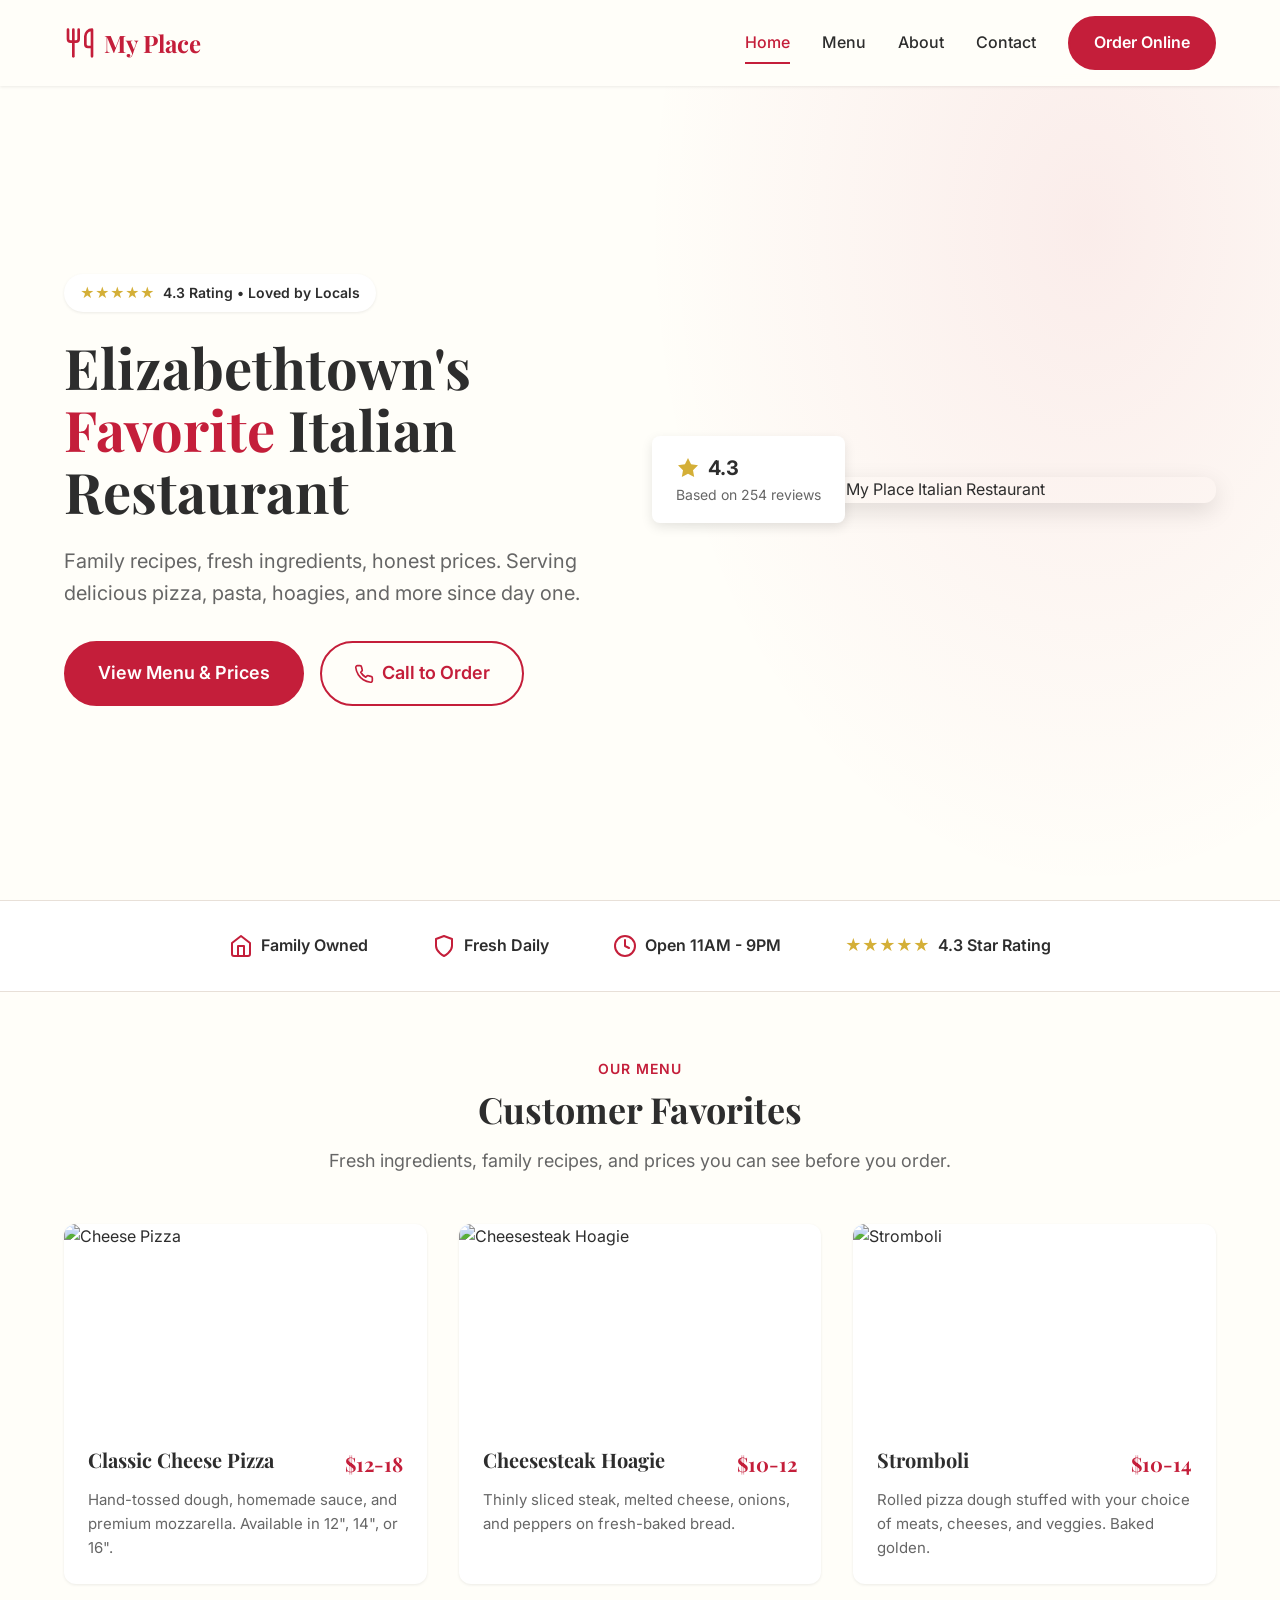
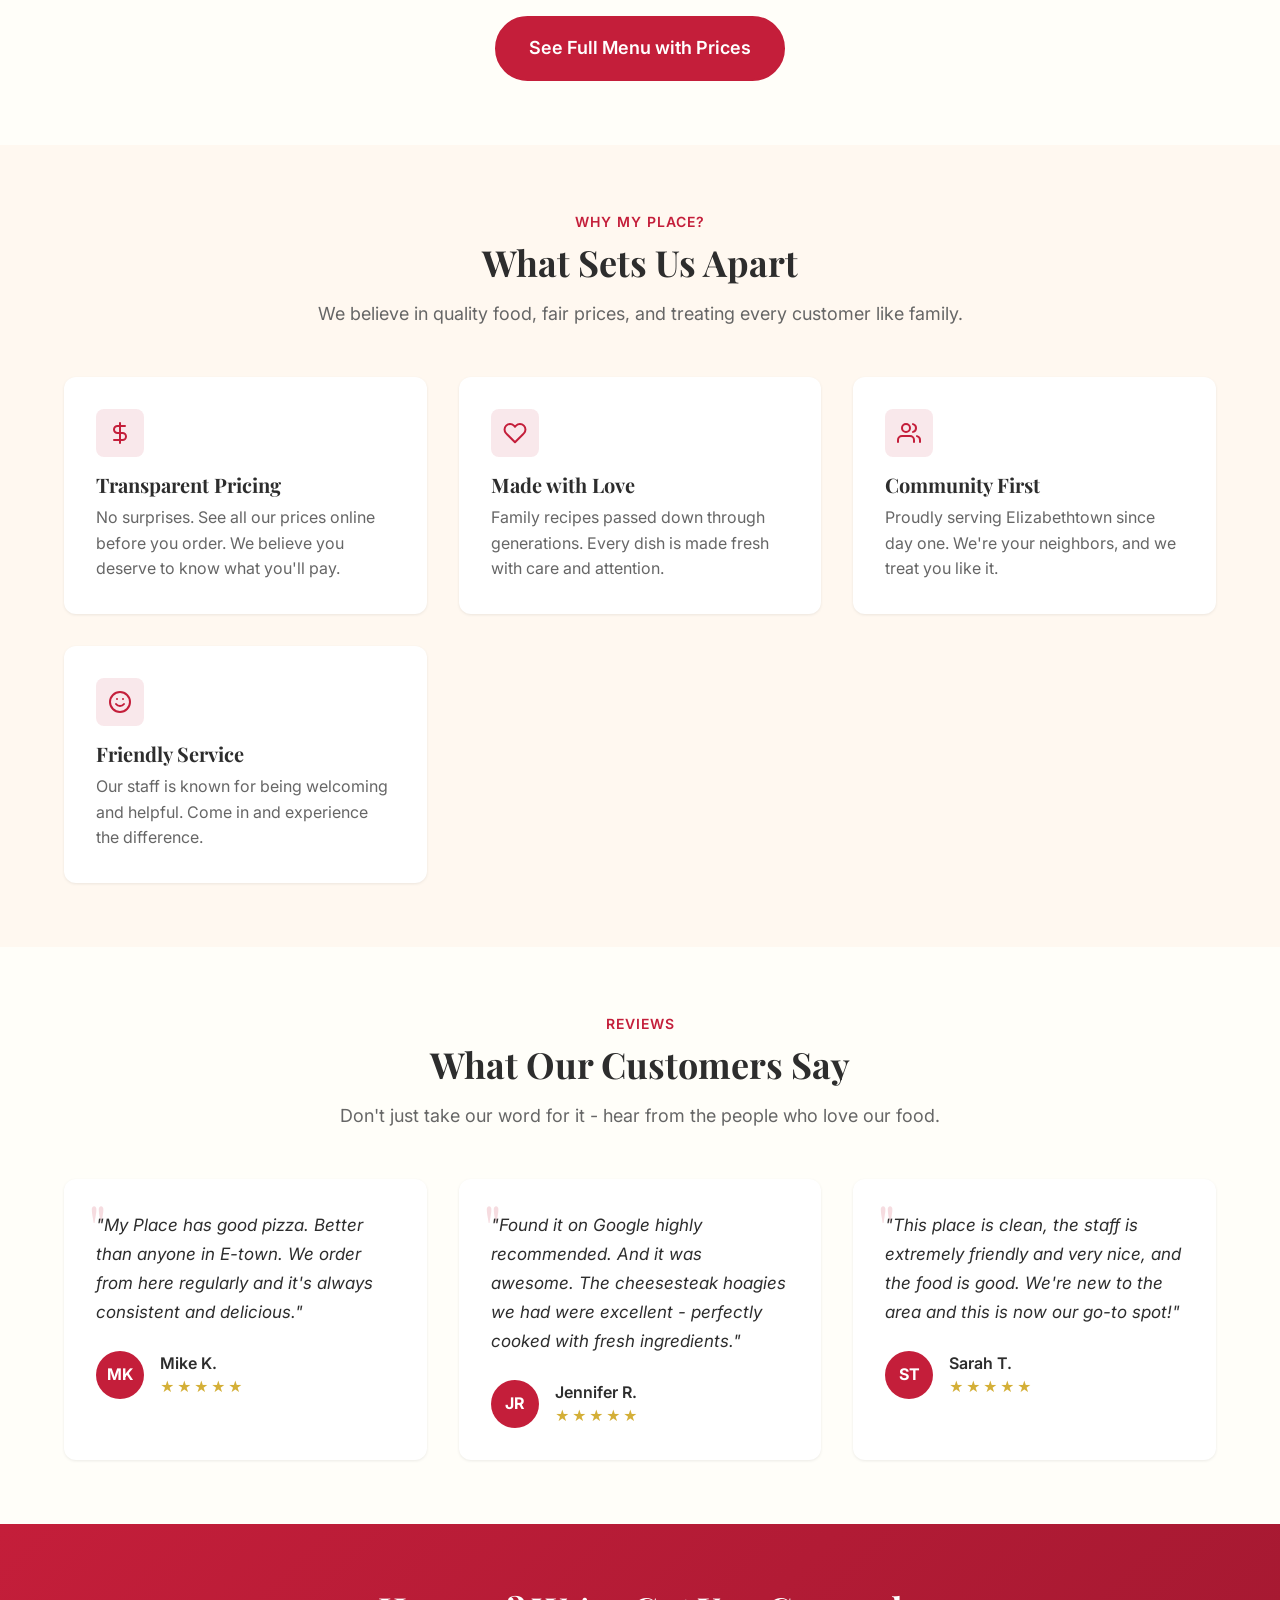
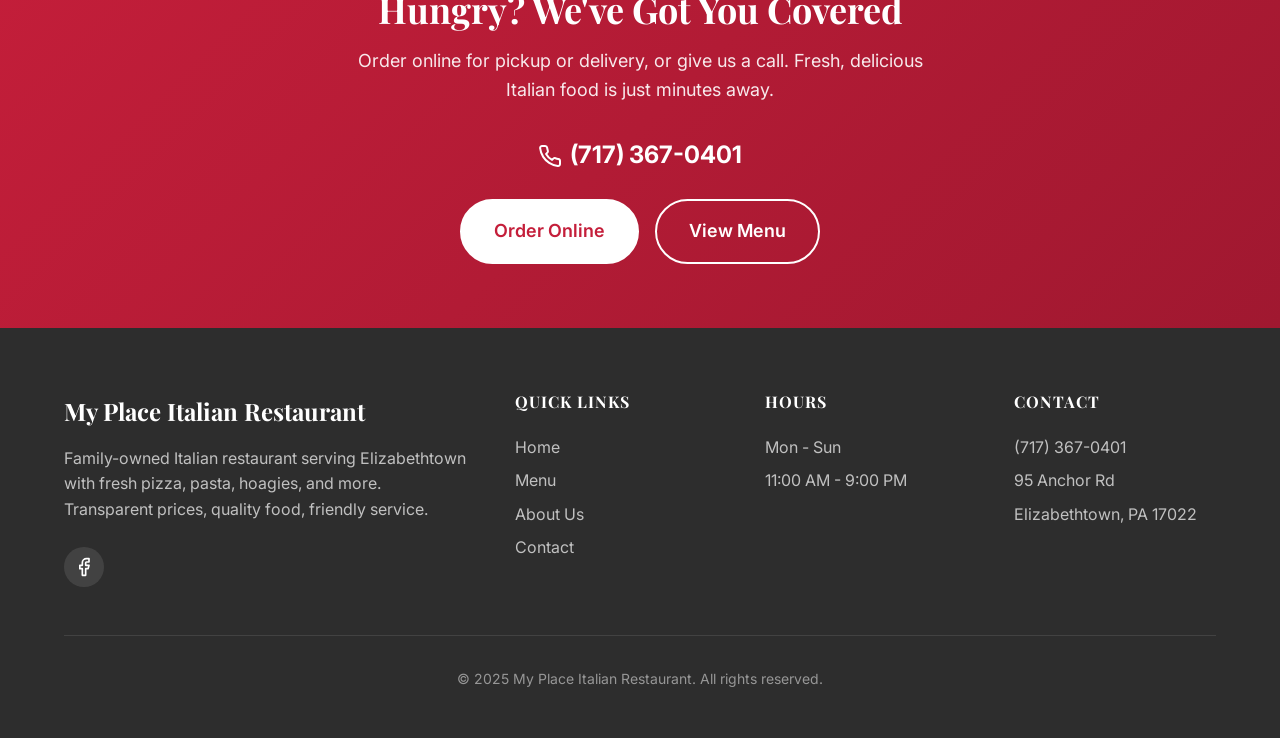
==== index.html @ 8cb77d9c "Initial commit - My Place Italian Restaurant website Co-Authored-By: Claude Opus 4.5 <noreply@anthro" ====
<!DOCTYPE html>
<html lang="en">
<head>
  <meta charset="UTF-8">
  <meta name="viewport" content="width=device-width, initial-scale=1.0">
  <meta name="description" content="My Place Italian Restaurant - Elizabethtown's favorite family-owned Italian restaurant. Fresh pizza, pasta, hoagies & more. View our full menu with prices.">
  <meta name="keywords" content="Italian restaurant, pizza, Elizabethtown PA, pasta, hoagies, calzones, stromboli, family restaurant">

  <!-- Open Graph -->
  <meta property="og:title" content="My Place Italian Restaurant | Elizabethtown, PA">
  <meta property="og:description" content="Family-owned Italian restaurant serving fresh pizza, pasta, and more. See our full menu with honest prices.">
  <meta property="og:type" content="website">
  <meta property="og:url" content="https://myplaceitalian.com">

  <title>My Place Italian Restaurant | Elizabethtown, PA - Pizza, Pasta & More</title>

  <!-- Google Fonts -->
  <link rel="preconnect" href="https://fonts.googleapis.com">
  <link rel="preconnect" href="https://fonts.gstatic.com" crossorigin>
  <link href="https://fonts.googleapis.com/css2?family=Inter:wght@400;500;600;700&family=Playfair+Display:wght@600;700&display=swap" rel="stylesheet">

  <!-- Stylesheet -->
  <link rel="stylesheet" href="css/styles.css">

  <!-- Schema.org Structured Data -->
  <script type="application/ld+json">
  {
    "@context": "https://schema.org",
    "@type": "Restaurant",
    "name": "My Place Italian Restaurant",
    "image": "https://images.unsplash.com/photo-1513104890138-7c749659a591?w=800",
    "address": {
      "@type": "PostalAddress",
      "streetAddress": "95 Anchor Rd",
      "addressLocality": "Elizabethtown",
      "addressRegion": "PA",
      "postalCode": "17022",
      "addressCountry": "US"
    },
    "telephone": "(717) 367-0401",
    "servesCuisine": ["Italian", "Pizza", "American"],
    "priceRange": "$$",
    "openingHours": "Mo-Su 11:00-21:00",
    "aggregateRating": {
      "@type": "AggregateRating",
      "ratingValue": "4.3",
      "reviewCount": "254"
    }
  }
  </script>
</head>
<body>
  <!-- Navigation -->
  <nav class="navbar">
    <div class="navbar-container">
      <a href="index.html" class="navbar-brand">
        <svg xmlns="http://www.w3.org/2000/svg" width="32" height="32" viewBox="0 0 24 24" fill="none" stroke="currentColor" stroke-width="2" stroke-linecap="round" stroke-linejoin="round">
          <path d="M3 2v7c0 1.1.9 2 2 2h4a2 2 0 0 0 2-2V2"></path>
          <path d="M7 2v20"></path>
          <path d="M21 15V2v0a5 5 0 0 0-5 5v6c0 1.1.9 2 2 2h3Zm0 0v7"></path>
        </svg>
        My Place
      </a>

      <button class="navbar-toggle" aria-label="Toggle menu">
        <span></span>
        <span></span>
        <span></span>
      </button>

      <div class="navbar-menu">
        <div class="navbar-links">
          <a href="index.html" class="navbar-link active">Home</a>
          <a href="menu.html" class="navbar-link">Menu</a>
          <a href="about.html" class="navbar-link">About</a>
          <a href="contact.html" class="navbar-link">Contact</a>
        </div>
        <a href="https://slicelife.com/restaurants/pa/elizabethtown/17022/my-place-italian-restaurant/menu" target="_blank" class="btn btn-primary navbar-cta">Order Online</a>
      </div>
    </div>
  </nav>

  <!-- Hero Section -->
  <section class="hero">
    <div class="hero-container">
      <div class="hero-content">
        <div class="hero-badge">
          <span class="stars">&#9733;&#9733;&#9733;&#9733;&#9733;</span>
          <span>4.3 Rating &bull; Loved by Locals</span>
        </div>
        <h1 class="hero-title">
          Elizabethtown's <span class="highlight">Favorite</span> Italian Restaurant
        </h1>
        <p class="hero-subtitle">
          Family recipes, fresh ingredients, honest prices. Serving delicious pizza, pasta, hoagies, and more since day one.
        </p>
        <div class="hero-buttons">
          <a href="menu.html" class="btn btn-primary btn-lg">View Menu & Prices</a>
          <a href="tel:+17173670401" class="btn btn-outline btn-lg">
            <svg xmlns="http://www.w3.org/2000/svg" width="20" height="20" viewBox="0 0 24 24" fill="none" stroke="currentColor" stroke-width="2" stroke-linecap="round" stroke-linejoin="round"><path d="M22 16.92v3a2 2 0 0 1-2.18 2 19.79 19.79 0 0 1-8.63-3.07 19.5 19.5 0 0 1-6-6 19.79 19.79 0 0 1-3.07-8.67A2 2 0 0 1 4.11 2h3a2 2 0 0 1 2 1.72 12.84 12.84 0 0 0 .7 2.81 2 2 0 0 1-.45 2.11L8.09 9.91a16 16 0 0 0 6 6l1.27-1.27a2 2 0 0 1 2.11-.45 12.84 12.84 0 0 0 2.81.7A2 2 0 0 1 22 16.92z"></path></svg>
            Call to Order
          </a>
        </div>
      </div>
      <div class="hero-image">
        <img src="https://images.unsplash.com/photo-1513104890138-7c749659a591?w=600&q=80" alt="Delicious pizza from My Place Italian Restaurant">
        <div class="hero-image-badge">
          <div class="rating">
            <svg xmlns="http://www.w3.org/2000/svg" width="24" height="24" viewBox="0 0 24 24" fill="currentColor"><polygon points="12 2 15.09 8.26 22 9.27 17 14.14 18.18 21.02 12 17.77 5.82 21.02 7 14.14 2 9.27 8.91 8.26 12 2"></polygon></svg>
            4.3
          </div>
          <div class="label">Based on 254 reviews</div>
        </div>
      </div>
    </div>
  </section>

  <!-- Trust Bar -->
  <section class="trust-bar">
    <div class="trust-bar-container">
      <div class="trust-item">
        <svg xmlns="http://www.w3.org/2000/svg" width="24" height="24" viewBox="0 0 24 24" fill="none" stroke="currentColor" stroke-width="2" stroke-linecap="round" stroke-linejoin="round"><path d="M3 9l9-7 9 7v11a2 2 0 0 1-2 2H5a2 2 0 0 1-2-2z"></path><polyline points="9 22 9 12 15 12 15 22"></polyline></svg>
        Family Owned
      </div>
      <div class="trust-item">
        <svg xmlns="http://www.w3.org/2000/svg" width="24" height="24" viewBox="0 0 24 24" fill="none" stroke="currentColor" stroke-width="2" stroke-linecap="round" stroke-linejoin="round"><path d="M12 22s8-4 8-10V5l-8-3-8 3v7c0 6 8 10 8 10z"></path></svg>
        Fresh Daily
      </div>
      <div class="trust-item">
        <svg xmlns="http://www.w3.org/2000/svg" width="24" height="24" viewBox="0 0 24 24" fill="none" stroke="currentColor" stroke-width="2" stroke-linecap="round" stroke-linejoin="round"><circle cx="12" cy="12" r="10"></circle><polyline points="12 6 12 12 16 14"></polyline></svg>
        Open 11AM - 9PM
      </div>
      <div class="trust-item">
        <span class="stars" style="color: var(--color-accent);">&#9733;&#9733;&#9733;&#9733;&#9733;</span>
        4.3 Star Rating
      </div>
    </div>
  </section>

  <!-- Featured Menu Section -->
  <section class="section">
    <div class="container">
      <div class="section-header">
        <span class="section-label">Our Menu</span>
        <h2 class="section-title">Customer Favorites</h2>
        <p class="section-subtitle">Fresh ingredients, family recipes, and prices you can see before you order.</p>
      </div>

      <div class="menu-grid">
        <div class="menu-card fade-in">
          <img src="https://images.unsplash.com/photo-1574071318508-1cdbab80d002?w=400&q=80" alt="Cheese Pizza" class="menu-card-image">
          <div class="menu-card-content">
            <div class="menu-card-header">
              <h3 class="menu-card-title">Classic Cheese Pizza</h3>
              <span class="menu-card-price">$12-18</span>
            </div>
            <p class="menu-card-desc">Hand-tossed dough, homemade sauce, and premium mozzarella. Available in 12", 14", or 16".</p>
          </div>
        </div>

        <div class="menu-card fade-in">
          <img src="https://images.unsplash.com/photo-1528735602780-2552fd46c7af?w=400&q=80" alt="Cheesesteak Hoagie" class="menu-card-image">
          <div class="menu-card-content">
            <div class="menu-card-header">
              <h3 class="menu-card-title">Cheesesteak Hoagie</h3>
              <span class="menu-card-price">$10-12</span>
            </div>
            <p class="menu-card-desc">Thinly sliced steak, melted cheese, onions, and peppers on fresh-baked bread.</p>
          </div>
        </div>

        <div class="menu-card fade-in">
          <img src="https://images.unsplash.com/photo-1595295333158-4742f28fbd85?w=400&q=80" alt="Stromboli" class="menu-card-image">
          <div class="menu-card-content">
            <div class="menu-card-header">
              <h3 class="menu-card-title">Stromboli</h3>
              <span class="menu-card-price">$10-14</span>
            </div>
            <p class="menu-card-desc">Rolled pizza dough stuffed with your choice of meats, cheeses, and veggies. Baked golden.</p>
          </div>
        </div>
      </div>

      <div class="text-center mt-4">
        <a href="menu.html" class="btn btn-primary btn-lg">See Full Menu with Prices</a>
      </div>
    </div>
  </section>

  <!-- Why Choose Us -->
  <section class="section section-alt">
    <div class="container">
      <div class="section-header">
        <span class="section-label">Why My Place?</span>
        <h2 class="section-title">What Sets Us Apart</h2>
        <p class="section-subtitle">We believe in quality food, fair prices, and treating every customer like family.</p>
      </div>

      <div class="features-grid">
        <div class="card fade-in">
          <div class="card-icon">
            <svg xmlns="http://www.w3.org/2000/svg" width="24" height="24" viewBox="0 0 24 24" fill="none" stroke="currentColor" stroke-width="2" stroke-linecap="round" stroke-linejoin="round"><path d="M12 2v20M17 5H9.5a3.5 3.5 0 0 0 0 7h5a3.5 3.5 0 0 1 0 7H6"></path></svg>
          </div>
          <h3 class="card-title">Transparent Pricing</h3>
          <p class="card-text">No surprises. See all our prices online before you order. We believe you deserve to know what you'll pay.</p>
        </div>

        <div class="card fade-in">
          <div class="card-icon">
            <svg xmlns="http://www.w3.org/2000/svg" width="24" height="24" viewBox="0 0 24 24" fill="none" stroke="currentColor" stroke-width="2" stroke-linecap="round" stroke-linejoin="round"><path d="M20.84 4.61a5.5 5.5 0 0 0-7.78 0L12 5.67l-1.06-1.06a5.5 5.5 0 0 0-7.78 7.78l1.06 1.06L12 21.23l7.78-7.78 1.06-1.06a5.5 5.5 0 0 0 0-7.78z"></path></svg>
          </div>
          <h3 class="card-title">Made with Love</h3>
          <p class="card-text">Family recipes passed down through generations. Every dish is made fresh with care and attention.</p>
        </div>

        <div class="card fade-in">
          <div class="card-icon">
            <svg xmlns="http://www.w3.org/2000/svg" width="24" height="24" viewBox="0 0 24 24" fill="none" stroke="currentColor" stroke-width="2" stroke-linecap="round" stroke-linejoin="round"><path d="M17 21v-2a4 4 0 0 0-4-4H5a4 4 0 0 0-4 4v2"></path><circle cx="9" cy="7" r="4"></circle><path d="M23 21v-2a4 4 0 0 0-3-3.87"></path><path d="M16 3.13a4 4 0 0 1 0 7.75"></path></svg>
          </div>
          <h3 class="card-title">Community First</h3>
          <p class="card-text">Proudly serving Elizabethtown since day one. We're your neighbors, and we treat you like it.</p>
        </div>

        <div class="card fade-in">
          <div class="card-icon">
            <svg xmlns="http://www.w3.org/2000/svg" width="24" height="24" viewBox="0 0 24 24" fill="none" stroke="currentColor" stroke-width="2" stroke-linecap="round" stroke-linejoin="round"><circle cx="12" cy="12" r="10"></circle><path d="M8 14s1.5 2 4 2 4-2 4-2"></path><line x1="9" y1="9" x2="9.01" y2="9"></line><line x1="15" y1="9" x2="15.01" y2="9"></line></svg>
          </div>
          <h3 class="card-title">Friendly Service</h3>
          <p class="card-text">Our staff is known for being welcoming and helpful. Come in and experience the difference.</p>
        </div>
      </div>
    </div>
  </section>

  <!-- Testimonials -->
  <section class="section">
    <div class="container">
      <div class="section-header">
        <span class="section-label">Reviews</span>
        <h2 class="section-title">What Our Customers Say</h2>
        <p class="section-subtitle">Don't just take our word for it - hear from the people who love our food.</p>
      </div>

      <div class="testimonials-grid">
        <div class="testimonial-card fade-in">
          <div class="testimonial-content">
            <p class="testimonial-text">"My Place has good pizza. Better than anyone in E-town. We order from here regularly and it's always consistent and delicious."</p>
            <div class="testimonial-author">
              <div class="testimonial-avatar">MK</div>
              <div>
                <div class="testimonial-name">Mike K.</div>
                <div class="testimonial-stars">&#9733;&#9733;&#9733;&#9733;&#9733;</div>
              </div>
            </div>
          </div>
        </div>

        <div class="testimonial-card fade-in">
          <div class="testimonial-content">
            <p class="testimonial-text">"Found it on Google highly recommended. And it was awesome. The cheesesteak hoagies we had were excellent - perfectly cooked with fresh ingredients."</p>
            <div class="testimonial-author">
              <div class="testimonial-avatar">JR</div>
              <div>
                <div class="testimonial-name">Jennifer R.</div>
                <div class="testimonial-stars">&#9733;&#9733;&#9733;&#9733;&#9733;</div>
              </div>
            </div>
          </div>
        </div>

        <div class="testimonial-card fade-in">
          <div class="testimonial-content">
            <p class="testimonial-text">"This place is clean, the staff is extremely friendly and very nice, and the food is good. We're new to the area and this is now our go-to spot!"</p>
            <div class="testimonial-author">
              <div class="testimonial-avatar">ST</div>
              <div>
                <div class="testimonial-name">Sarah T.</div>
                <div class="testimonial-stars">&#9733;&#9733;&#9733;&#9733;&#9733;</div>
              </div>
            </div>
          </div>
        </div>
      </div>
    </div>
  </section>

  <!-- CTA Section -->
  <section class="cta-section">
    <div class="container">
      <div class="cta-content">
        <h2 class="cta-title">Hungry? We've Got You Covered</h2>
        <p class="cta-text">Order online for pickup or delivery, or give us a call. Fresh, delicious Italian food is just minutes away.</p>
        <a href="tel:+17173670401" class="cta-phone">
          <svg xmlns="http://www.w3.org/2000/svg" width="24" height="24" viewBox="0 0 24 24" fill="none" stroke="currentColor" stroke-width="2" stroke-linecap="round" stroke-linejoin="round"><path d="M22 16.92v3a2 2 0 0 1-2.18 2 19.79 19.79 0 0 1-8.63-3.07 19.5 19.5 0 0 1-6-6 19.79 19.79 0 0 1-3.07-8.67A2 2 0 0 1 4.11 2h3a2 2 0 0 1 2 1.72 12.84 12.84 0 0 0 .7 2.81 2 2 0 0 1-.45 2.11L8.09 9.91a16 16 0 0 0 6 6l1.27-1.27a2 2 0 0 1 2.11-.45 12.84 12.84 0 0 0 2.81.7A2 2 0 0 1 22 16.92z"></path></svg>
          (717) 367-0401
        </a>
        <div class="cta-buttons">
          <a href="https://slicelife.com/restaurants/pa/elizabethtown/17022/my-place-italian-restaurant/menu" target="_blank" class="btn btn-white btn-lg">Order Online</a>
          <a href="menu.html" class="btn btn-outline btn-lg" style="border-color: white; color: white;">View Menu</a>
        </div>
      </div>
    </div>
  </section>

  <!-- Footer -->
  <footer class="footer">
    <div class="container">
      <div class="footer-grid">
        <div>
          <div class="footer-brand">My Place Italian Restaurant</div>
          <p class="footer-desc">Family-owned Italian restaurant serving Elizabethtown with fresh pizza, pasta, hoagies, and more. Transparent prices, quality food, friendly service.</p>
          <div class="footer-social">
            <a href="#" aria-label="Facebook">
              <svg xmlns="http://www.w3.org/2000/svg" width="20" height="20" viewBox="0 0 24 24" fill="none" stroke="currentColor" stroke-width="2" stroke-linecap="round" stroke-linejoin="round"><path d="M18 2h-3a5 5 0 0 0-5 5v3H7v4h3v8h4v-8h3l1-4h-4V7a1 1 0 0 1 1-1h3z"></path></svg>
            </a>
          </div>
        </div>

        <div>
          <h4 class="footer-title">Quick Links</h4>
          <div class="footer-links">
            <a href="index.html" class="footer-link">Home</a>
            <a href="menu.html" class="footer-link">Menu</a>
            <a href="about.html" class="footer-link">About Us</a>
            <a href="contact.html" class="footer-link">Contact</a>
          </div>
        </div>

        <div>
          <h4 class="footer-title">Hours</h4>
          <div class="footer-links">
            <span class="footer-link">Mon - Sun</span>
            <span class="footer-link">11:00 AM - 9:00 PM</span>
          </div>
        </div>

        <div>
          <h4 class="footer-title">Contact</h4>
          <div class="footer-links">
            <a href="tel:+17173670401" class="footer-link">(717) 367-0401</a>
            <span class="footer-link">95 Anchor Rd</span>
            <span class="footer-link">Elizabethtown, PA 17022</span>
          </div>
        </div>
      </div>

      <div class="footer-bottom">
        <p>&copy; 2025 My Place Italian Restaurant. All rights reserved.</p>
      </div>
    </div>
  </footer>

  <!-- JavaScript -->
  <script src="js/main.js"></script>
</body>
</html>
---- css/styles.css ----
/* ============================================
   MY PLACE ITALIAN RESTAURANT
   Complete CSS Stylesheet
   ============================================ */

/* --------------------------------------------
   CSS VARIABLES (Design System)
   -------------------------------------------- */
:root {
  /* Colors - Italian Restaurant Theme */
  --color-primary: #C41E3A;       /* Cardinal Red */
  --color-primary-dark: #A01830;  /* Darker red for hover */
  --color-secondary: #2E5A1C;     /* Italian Green */
  --color-secondary-light: #3D7A26;
  --color-accent: #D4AF37;        /* Gold - stars, highlights */
  --color-bg: #FFFEF9;            /* Warm cream background */
  --color-bg-alt: #FFF8F0;        /* Slightly warmer for sections */
  --color-text: #2D2D2D;          /* Dark gray text */
  --color-text-light: #666666;    /* Lighter text */
  --color-white: #FFFFFF;
  --color-border: #E8E0D8;

  /* Typography */
  --font-heading: 'Playfair Display', Georgia, serif;
  --font-body: 'Inter', -apple-system, BlinkMacSystemFont, sans-serif;

  /* Spacing */
  --spacing-xs: 0.5rem;
  --spacing-sm: 1rem;
  --spacing-md: 1.5rem;
  --spacing-lg: 2rem;
  --spacing-xl: 3rem;
  --spacing-2xl: 4rem;

  /* Shadows */
  --shadow-sm: 0 1px 3px rgba(0, 0, 0, 0.08);
  --shadow-md: 0 4px 12px rgba(0, 0, 0, 0.1);
  --shadow-lg: 0 8px 24px rgba(0, 0, 0, 0.12);

  /* Border Radius */
  --radius-sm: 4px;
  --radius-md: 8px;
  --radius-lg: 12px;
  --radius-full: 9999px;

  /* Transitions */
  --transition-fast: 0.2s ease;
  --transition-normal: 0.3s ease;
}

/* --------------------------------------------
   RESET & BASE STYLES
   -------------------------------------------- */
*,
*::before,
*::after {
  box-sizing: border-box;
  margin: 0;
  padding: 0;
}

html {
  scroll-behavior: smooth;
  font-size: 16px;
}

body {
  font-family: var(--font-body);
  font-size: 1rem;
  line-height: 1.6;
  color: var(--color-text);
  background-color: var(--color-bg);
  -webkit-font-smoothing: antialiased;
  -moz-osx-font-smoothing: grayscale;
}

img {
  max-width: 100%;
  height: auto;
  display: block;
}

a {
  color: var(--color-primary);
  text-decoration: none;
  transition: color var(--transition-fast);
}

a:hover {
  color: var(--color-primary-dark);
}

h1, h2, h3, h4, h5, h6 {
  font-family: var(--font-heading);
  font-weight: 700;
  line-height: 1.2;
  color: var(--color-text);
}

h1 { font-size: 3rem; }
h2 { font-size: 2.25rem; }
h3 { font-size: 1.5rem; }
h4 { font-size: 1.25rem; }

p {
  margin-bottom: 1rem;
}

ul, ol {
  list-style: none;
}

/* --------------------------------------------
   UTILITY CLASSES
   -------------------------------------------- */
.container {
  width: 100%;
  max-width: 1200px;
  margin: 0 auto;
  padding: 0 var(--spacing-md);
}

.text-center { text-align: center; }
.text-primary { color: var(--color-primary); }
.text-accent { color: var(--color-accent); }

.mb-0 { margin-bottom: 0; }
.mb-1 { margin-bottom: var(--spacing-xs); }
.mb-2 { margin-bottom: var(--spacing-sm); }
.mb-3 { margin-bottom: var(--spacing-md); }
.mb-4 { margin-bottom: var(--spacing-lg); }

.mt-2 { margin-top: var(--spacing-sm); }
.mt-3 { margin-top: var(--spacing-md); }
.mt-4 { margin-top: var(--spacing-lg); }

/* --------------------------------------------
   NAVIGATION
   -------------------------------------------- */
.navbar {
  position: fixed;
  top: 0;
  left: 0;
  right: 0;
  z-index: 1000;
  background: rgba(255, 254, 249, 0.95);
  backdrop-filter: blur(10px);
  box-shadow: var(--shadow-sm);
  transition: box-shadow var(--transition-normal);
}

.navbar.scrolled {
  box-shadow: var(--shadow-md);
}

.navbar-container {
  display: flex;
  justify-content: space-between;
  align-items: center;
  padding: var(--spacing-sm) var(--spacing-md);
  max-width: 1200px;
  margin: 0 auto;
}

.navbar-brand {
  display: flex;
  align-items: center;
  gap: var(--spacing-xs);
  font-family: var(--font-heading);
  font-size: 1.5rem;
  font-weight: 700;
  color: var(--color-primary);
}

.navbar-brand svg {
  width: 32px;
  height: 32px;
}

.navbar-menu {
  display: flex;
  align-items: center;
  gap: var(--spacing-lg);
}

.navbar-links {
  display: flex;
  gap: var(--spacing-lg);
}

.navbar-link {
  position: relative;
  font-weight: 500;
  color: var(--color-text);
  padding: var(--spacing-xs) 0;
}

.navbar-link::after {
  content: '';
  position: absolute;
  bottom: 0;
  left: 0;
  width: 0;
  height: 2px;
  background: var(--color-primary);
  transition: width var(--transition-fast);
}

.navbar-link:hover::after,
.navbar-link.active::after {
  width: 100%;
}

.navbar-link:hover,
.navbar-link.active {
  color: var(--color-primary);
}

.navbar-toggle {
  display: none;
  flex-direction: column;
  gap: 5px;
  padding: 8px;
  background: none;
  border: none;
  cursor: pointer;
}

.navbar-toggle span {
  width: 24px;
  height: 2px;
  background: var(--color-text);
  transition: var(--transition-fast);
}

/* Mobile Navigation */
@media (max-width: 768px) {
  .navbar-toggle {
    display: flex;
  }

  .navbar-menu {
    position: absolute;
    top: 100%;
    left: 0;
    right: 0;
    flex-direction: column;
    background: var(--color-white);
    padding: var(--spacing-md);
    box-shadow: var(--shadow-md);
    opacity: 0;
    visibility: hidden;
    transform: translateY(-10px);
    transition: var(--transition-normal);
  }

  .navbar-menu.active {
    opacity: 1;
    visibility: visible;
    transform: translateY(0);
  }

  .navbar-links {
    flex-direction: column;
    width: 100%;
    gap: 0;
  }

  .navbar-link {
    display: block;
    padding: var(--spacing-sm);
    border-bottom: 1px solid var(--color-border);
  }

  .navbar-cta {
    margin-top: var(--spacing-sm);
    width: 100%;
  }
}

/* --------------------------------------------
   BUTTONS
   -------------------------------------------- */
.btn {
  display: inline-flex;
  align-items: center;
  justify-content: center;
  gap: var(--spacing-xs);
  padding: 0.75rem 1.5rem;
  font-family: var(--font-body);
  font-size: 1rem;
  font-weight: 600;
  text-align: center;
  border: 2px solid transparent;
  border-radius: var(--radius-full);
  cursor: pointer;
  transition: all var(--transition-fast);
}

.btn-primary {
  background: var(--color-primary);
  color: var(--color-white);
  border-color: var(--color-primary);
}

.btn-primary:hover {
  background: var(--color-primary-dark);
  border-color: var(--color-primary-dark);
  color: var(--color-white);
  transform: translateY(-2px);
  box-shadow: var(--shadow-md);
}

.btn-outline {
  background: transparent;
  color: var(--color-primary);
  border-color: var(--color-primary);
}

.btn-outline:hover {
  background: var(--color-primary);
  color: var(--color-white);
  transform: translateY(-2px);
}

.btn-secondary {
  background: var(--color-secondary);
  color: var(--color-white);
  border-color: var(--color-secondary);
}

.btn-secondary:hover {
  background: var(--color-secondary-light);
  border-color: var(--color-secondary-light);
  color: var(--color-white);
}

.btn-lg {
  padding: 1rem 2rem;
  font-size: 1.125rem;
}

.btn-sm {
  padding: 0.5rem 1rem;
  font-size: 0.875rem;
}

/* --------------------------------------------
   HERO SECTION
   -------------------------------------------- */
.hero {
  position: relative;
  min-height: 100vh;
  display: flex;
  align-items: center;
  padding-top: 80px;
  overflow: hidden;
}

.hero::before {
  content: '';
  position: absolute;
  top: -50%;
  right: -20%;
  width: 70%;
  height: 150%;
  background: radial-gradient(ellipse, rgba(196, 30, 58, 0.08) 0%, transparent 70%);
  z-index: -1;
}

.hero-container {
  display: grid;
  grid-template-columns: 1fr 1fr;
  gap: var(--spacing-2xl);
  align-items: center;
  max-width: 1200px;
  margin: 0 auto;
  padding: 0 var(--spacing-md);
}

.hero-content {
  max-width: 560px;
}

.hero-badge {
  display: inline-flex;
  align-items: center;
  gap: var(--spacing-xs);
  padding: 0.5rem 1rem;
  background: var(--color-white);
  border-radius: var(--radius-full);
  box-shadow: var(--shadow-sm);
  font-size: 0.875rem;
  font-weight: 600;
  color: var(--color-text);
  margin-bottom: var(--spacing-md);
}

.hero-badge .stars {
  color: var(--color-accent);
}

.hero-title {
  font-size: 3.5rem;
  line-height: 1.1;
  margin-bottom: var(--spacing-md);
}

.hero-title .highlight {
  color: var(--color-primary);
}

.hero-subtitle {
  font-size: 1.25rem;
  color: var(--color-text-light);
  margin-bottom: var(--spacing-lg);
}

.hero-buttons {
  display: flex;
  gap: var(--spacing-sm);
  flex-wrap: wrap;
}

.hero-image {
  position: relative;
}

.hero-image img {
  width: 100%;
  border-radius: var(--radius-lg);
  box-shadow: var(--shadow-lg);
}

.hero-image-badge {
  position: absolute;
  bottom: -20px;
  left: -20px;
  background: var(--color-white);
  padding: var(--spacing-sm) var(--spacing-md);
  border-radius: var(--radius-md);
  box-shadow: var(--shadow-md);
}

.hero-image-badge .rating {
  display: flex;
  align-items: center;
  gap: var(--spacing-xs);
  font-weight: 700;
  font-size: 1.25rem;
}

.hero-image-badge .rating svg {
  color: var(--color-accent);
}

.hero-image-badge .label {
  font-size: 0.875rem;
  color: var(--color-text-light);
}

@media (max-width: 968px) {
  .hero-container {
    grid-template-columns: 1fr;
    text-align: center;
  }

  .hero-content {
    max-width: 100%;
  }

  .hero-title {
    font-size: 2.5rem;
  }

  .hero-buttons {
    justify-content: center;
  }

  .hero-image {
    order: -1;
    max-width: 500px;
    margin: 0 auto;
  }
}

/* --------------------------------------------
   TRUST BAR
   -------------------------------------------- */
.trust-bar {
  background: var(--color-white);
  padding: var(--spacing-lg) 0;
  border-top: 1px solid var(--color-border);
  border-bottom: 1px solid var(--color-border);
}

.trust-bar-container {
  display: flex;
  justify-content: center;
  align-items: center;
  gap: var(--spacing-2xl);
  flex-wrap: wrap;
  max-width: 1200px;
  margin: 0 auto;
  padding: 0 var(--spacing-md);
}

.trust-item {
  display: flex;
  align-items: center;
  gap: var(--spacing-xs);
  font-weight: 600;
  color: var(--color-text);
}

.trust-item svg {
  width: 24px;
  height: 24px;
  color: var(--color-primary);
}

.trust-item .stars {
  color: var(--color-accent);
}

@media (max-width: 768px) {
  .trust-bar-container {
    gap: var(--spacing-lg);
  }

  .trust-item {
    font-size: 0.875rem;
  }
}

/* --------------------------------------------
   SECTIONS
   -------------------------------------------- */
.section {
  padding: var(--spacing-2xl) 0;
}

.section-alt {
  background: var(--color-bg-alt);
}

.section-header {
  text-align: center;
  max-width: 700px;
  margin: 0 auto var(--spacing-xl);
}

.section-label {
  display: inline-block;
  font-size: 0.875rem;
  font-weight: 600;
  text-transform: uppercase;
  letter-spacing: 1px;
  color: var(--color-primary);
  margin-bottom: var(--spacing-xs);
}

.section-title {
  margin-bottom: var(--spacing-sm);
}

.section-subtitle {
  color: var(--color-text-light);
  font-size: 1.125rem;
}

/* --------------------------------------------
   CARDS
   -------------------------------------------- */
.card {
  background: var(--color-white);
  border-radius: var(--radius-lg);
  box-shadow: var(--shadow-sm);
  padding: var(--spacing-lg);
  transition: all var(--transition-normal);
}

.card:hover {
  transform: translateY(-4px);
  box-shadow: var(--shadow-md);
}

.card-icon {
  width: 48px;
  height: 48px;
  display: flex;
  align-items: center;
  justify-content: center;
  background: rgba(196, 30, 58, 0.1);
  border-radius: var(--radius-md);
  margin-bottom: var(--spacing-sm);
}

.card-icon svg {
  width: 24px;
  height: 24px;
  color: var(--color-primary);
}

.card-title {
  font-size: 1.25rem;
  margin-bottom: var(--spacing-xs);
}

.card-text {
  color: var(--color-text-light);
  margin-bottom: 0;
}

/* Feature Cards Grid */
.features-grid {
  display: grid;
  grid-template-columns: repeat(auto-fit, minmax(280px, 1fr));
  gap: var(--spacing-lg);
}

/* --------------------------------------------
   MENU ITEM CARDS
   -------------------------------------------- */
.menu-grid {
  display: grid;
  grid-template-columns: repeat(auto-fit, minmax(300px, 1fr));
  gap: var(--spacing-lg);
}

.menu-card {
  background: var(--color-white);
  border-radius: var(--radius-lg);
  overflow: hidden;
  box-shadow: var(--shadow-sm);
  transition: all var(--transition-normal);
}

.menu-card:hover {
  transform: translateY(-4px);
  box-shadow: var(--shadow-md);
}

.menu-card-image {
  width: 100%;
  height: 200px;
  object-fit: cover;
}

.menu-card-content {
  padding: var(--spacing-md);
}

.menu-card-header {
  display: flex;
  justify-content: space-between;
  align-items: flex-start;
  margin-bottom: var(--spacing-xs);
}

.menu-card-title {
  font-size: 1.25rem;
  margin-bottom: 0;
}

.menu-card-price {
  font-family: var(--font-heading);
  font-size: 1.25rem;
  font-weight: 700;
  color: var(--color-primary);
}

.menu-card-desc {
  color: var(--color-text-light);
  font-size: 0.9375rem;
  margin-bottom: 0;
}

/* --------------------------------------------
   PRICING TABLES (Menu Page)
   -------------------------------------------- */
.pricing-section {
  background: var(--color-white);
  border-radius: var(--radius-lg);
  padding: var(--spacing-lg);
  margin-bottom: var(--spacing-lg);
  box-shadow: var(--shadow-sm);
}

.pricing-section h3 {
  display: flex;
  align-items: center;
  gap: var(--spacing-xs);
  margin-bottom: var(--spacing-md);
  padding-bottom: var(--spacing-sm);
  border-bottom: 2px solid var(--color-primary);
}

.pricing-table {
  display: flex;
  flex-direction: column;
}

.pricing-row {
  display: flex;
  justify-content: space-between;
  align-items: flex-start;
  padding: var(--spacing-sm) 0;
  border-bottom: 1px solid var(--color-border);
  transition: background var(--transition-fast);
}

.pricing-row:last-child {
  border-bottom: none;
}

.pricing-row:hover {
  background: var(--color-bg-alt);
  margin: 0 calc(var(--spacing-sm) * -1);
  padding-left: var(--spacing-sm);
  padding-right: var(--spacing-sm);
}

.pricing-service {
  flex: 1;
}

.pricing-service strong {
  display: block;
  font-weight: 600;
  color: var(--color-text);
}

.pricing-service span {
  display: block;
  font-size: 0.875rem;
  color: var(--color-text-light);
  margin-top: 2px;
}

.pricing-amount {
  font-family: var(--font-heading);
  font-size: 1.125rem;
  font-weight: 700;
  color: var(--color-primary);
  white-space: nowrap;
  margin-left: var(--spacing-md);
}

.pricing-note {
  background: var(--color-bg-alt);
  padding: var(--spacing-md);
  border-radius: var(--radius-md);
  margin-top: var(--spacing-lg);
  border-left: 4px solid var(--color-primary);
}

.pricing-note p {
  margin-bottom: 0;
  font-size: 0.9375rem;
  color: var(--color-text-light);
}

/* Two Column Layout for Menu */
.pricing-grid {
  display: grid;
  grid-template-columns: repeat(auto-fit, minmax(400px, 1fr));
  gap: var(--spacing-lg);
}

@media (max-width: 480px) {
  .pricing-grid {
    grid-template-columns: 1fr;
  }
}

/* --------------------------------------------
   TESTIMONIALS
   -------------------------------------------- */
.testimonials-grid {
  display: grid;
  grid-template-columns: repeat(auto-fit, minmax(320px, 1fr));
  gap: var(--spacing-lg);
}

.testimonial-card {
  background: var(--color-white);
  border-radius: var(--radius-lg);
  padding: var(--spacing-lg);
  box-shadow: var(--shadow-sm);
  position: relative;
  transition: all var(--transition-normal);
}

.testimonial-card::before {
  content: '"';
  position: absolute;
  top: var(--spacing-sm);
  left: var(--spacing-md);
  font-family: var(--font-heading);
  font-size: 4rem;
  line-height: 1;
  color: var(--color-primary);
  opacity: 0.15;
}

.testimonial-card:hover {
  transform: translateY(-4px);
  box-shadow: var(--shadow-md);
}

.testimonial-content {
  position: relative;
  z-index: 1;
}

.testimonial-text {
  font-size: 1.0625rem;
  font-style: italic;
  color: var(--color-text);
  margin-bottom: var(--spacing-md);
  line-height: 1.7;
}

.testimonial-author {
  display: flex;
  align-items: center;
  gap: var(--spacing-sm);
}

.testimonial-avatar {
  width: 48px;
  height: 48px;
  background: var(--color-primary);
  color: var(--color-white);
  border-radius: 50%;
  display: flex;
  align-items: center;
  justify-content: center;
  font-weight: 700;
  font-size: 1rem;
}

.testimonial-name {
  font-weight: 600;
  color: var(--color-text);
}

.testimonial-stars {
  color: var(--color-accent);
  font-size: 0.875rem;
  letter-spacing: 2px;
}

/* --------------------------------------------
   CTA SECTION
   -------------------------------------------- */
.cta-section {
  background: linear-gradient(135deg, var(--color-primary) 0%, var(--color-primary-dark) 100%);
  padding: var(--spacing-2xl) 0;
  text-align: center;
  color: var(--color-white);
}

.cta-content {
  max-width: 600px;
  margin: 0 auto;
}

.cta-title {
  color: var(--color-white);
  margin-bottom: var(--spacing-sm);
}

.cta-text {
  opacity: 0.9;
  margin-bottom: var(--spacing-lg);
  font-size: 1.125rem;
}

.cta-phone {
  display: inline-flex;
  align-items: center;
  gap: var(--spacing-xs);
  font-size: 1.5rem;
  font-weight: 700;
  color: var(--color-white);
  margin-bottom: var(--spacing-md);
}

.cta-phone:hover {
  color: var(--color-accent);
}

.cta-buttons {
  display: flex;
  justify-content: center;
  gap: var(--spacing-sm);
  flex-wrap: wrap;
}

.btn-white {
  background: var(--color-white);
  color: var(--color-primary);
  border-color: var(--color-white);
}

.btn-white:hover {
  background: transparent;
  color: var(--color-white);
  border-color: var(--color-white);
}

/* --------------------------------------------
   PAGE HEADER
   -------------------------------------------- */
.page-header {
  padding: 140px 0 60px;
  background: linear-gradient(135deg, var(--color-bg-alt) 0%, var(--color-bg) 100%);
  text-align: center;
}

.page-header-title {
  margin-bottom: var(--spacing-sm);
}

.page-header-subtitle {
  color: var(--color-text-light);
  font-size: 1.125rem;
  max-width: 600px;
  margin: 0 auto;
}

/* --------------------------------------------
   ABOUT PAGE
   -------------------------------------------- */
.about-grid {
  display: grid;
  grid-template-columns: 1fr 1fr;
  gap: var(--spacing-2xl);
  align-items: center;
}

.about-image {
  border-radius: var(--radius-lg);
  box-shadow: var(--shadow-lg);
}

.about-content h2 {
  margin-bottom: var(--spacing-md);
}

.about-content p {
  color: var(--color-text-light);
}

.values-grid {
  display: grid;
  grid-template-columns: repeat(auto-fit, minmax(250px, 1fr));
  gap: var(--spacing-lg);
  margin-top: var(--spacing-xl);
}

@media (max-width: 768px) {
  .about-grid {
    grid-template-columns: 1fr;
  }

  .about-image {
    max-width: 400px;
    margin: 0 auto;
  }
}

/* --------------------------------------------
   CONTACT PAGE
   -------------------------------------------- */
.contact-grid {
  display: grid;
  grid-template-columns: 1fr 1fr;
  gap: var(--spacing-2xl);
}

.contact-info {
  background: var(--color-white);
  padding: var(--spacing-lg);
  border-radius: var(--radius-lg);
  box-shadow: var(--shadow-sm);
}

.contact-info h3 {
  margin-bottom: var(--spacing-md);
}

.contact-item {
  display: flex;
  gap: var(--spacing-sm);
  margin-bottom: var(--spacing-md);
}

.contact-item svg {
  width: 24px;
  height: 24px;
  color: var(--color-primary);
  flex-shrink: 0;
  margin-top: 2px;
}

.contact-item-content h4 {
  font-size: 1rem;
  margin-bottom: 4px;
}

.contact-item-content p,
.contact-item-content a {
  color: var(--color-text-light);
  margin-bottom: 0;
}

.contact-item-content a:hover {
  color: var(--color-primary);
}

.contact-map {
  margin-top: var(--spacing-lg);
  border-radius: var(--radius-md);
  overflow: hidden;
}

.contact-map iframe {
  width: 100%;
  height: 250px;
  border: none;
}

.contact-form-wrapper {
  background: var(--color-white);
  padding: var(--spacing-lg);
  border-radius: var(--radius-lg);
  box-shadow: var(--shadow-sm);
}

.contact-form-wrapper h3 {
  margin-bottom: var(--spacing-md);
}

@media (max-width: 768px) {
  .contact-grid {
    grid-template-columns: 1fr;
  }
}

/* --------------------------------------------
   FORMS
   -------------------------------------------- */
.form-group {
  margin-bottom: var(--spacing-md);
}

.form-label {
  display: block;
  font-weight: 600;
  margin-bottom: var(--spacing-xs);
  color: var(--color-text);
}

.form-input,
.form-textarea,
.form-select {
  width: 100%;
  padding: 0.75rem 1rem;
  font-family: var(--font-body);
  font-size: 1rem;
  border: 2px solid var(--color-border);
  border-radius: var(--radius-md);
  background: var(--color-white);
  transition: border-color var(--transition-fast);
}

.form-input:focus,
.form-textarea:focus,
.form-select:focus {
  outline: none;
  border-color: var(--color-primary);
}

.form-textarea {
  resize: vertical;
  min-height: 120px;
}

/* --------------------------------------------
   FOOTER
   -------------------------------------------- */
.footer {
  background: var(--color-text);
  color: var(--color-white);
  padding: var(--spacing-2xl) 0 var(--spacing-lg);
}

.footer-grid {
  display: grid;
  grid-template-columns: 2fr 1fr 1fr 1fr;
  gap: var(--spacing-xl);
  margin-bottom: var(--spacing-xl);
}

.footer-brand {
  font-family: var(--font-heading);
  font-size: 1.5rem;
  font-weight: 700;
  color: var(--color-white);
  margin-bottom: var(--spacing-sm);
}

.footer-desc {
  color: rgba(255, 255, 255, 0.7);
  margin-bottom: var(--spacing-md);
}

.footer-social {
  display: flex;
  gap: var(--spacing-sm);
}

.footer-social a {
  display: flex;
  align-items: center;
  justify-content: center;
  width: 40px;
  height: 40px;
  background: rgba(255, 255, 255, 0.1);
  border-radius: 50%;
  color: var(--color-white);
  transition: all var(--transition-fast);
}

.footer-social a:hover {
  background: var(--color-primary);
}

.footer-title {
  font-size: 1rem;
  font-weight: 700;
  color: var(--color-white);
  margin-bottom: var(--spacing-md);
  text-transform: uppercase;
  letter-spacing: 1px;
}

.footer-links {
  display: flex;
  flex-direction: column;
  gap: var(--spacing-xs);
}

.footer-link {
  color: rgba(255, 255, 255, 0.7);
  transition: color var(--transition-fast);
}

.footer-link:hover {
  color: var(--color-white);
}

.footer-bottom {
  padding-top: var(--spacing-lg);
  border-top: 1px solid rgba(255, 255, 255, 0.1);
  text-align: center;
  color: rgba(255, 255, 255, 0.5);
  font-size: 0.875rem;
}

@media (max-width: 768px) {
  .footer-grid {
    grid-template-columns: 1fr 1fr;
    gap: var(--spacing-lg);
  }
}

@media (max-width: 480px) {
  .footer-grid {
    grid-template-columns: 1fr;
  }
}

/* --------------------------------------------
   ANIMATIONS
   -------------------------------------------- */
@keyframes fadeInUp {
  from {
    opacity: 0;
    transform: translateY(20px);
  }
  to {
    opacity: 1;
    transform: translateY(0);
  }
}

.fade-in {
  opacity: 0;
  transform: translateY(20px);
  transition: opacity 0.6s ease, transform 0.6s ease;
}

.fade-in.visible {
  opacity: 1;
  transform: translateY(0);
}

/* --------------------------------------------
   RESPONSIVE UTILITIES
   -------------------------------------------- */
@media (max-width: 768px) {
  h1 { font-size: 2.25rem; }
  h2 { font-size: 1.75rem; }
  h3 { font-size: 1.25rem; }

  .section {
    padding: var(--spacing-xl) 0;
  }

  .hero {
    min-height: auto;
    padding: 120px 0 60px;
  }

  .hero-title {
    font-size: 2rem;
  }
}
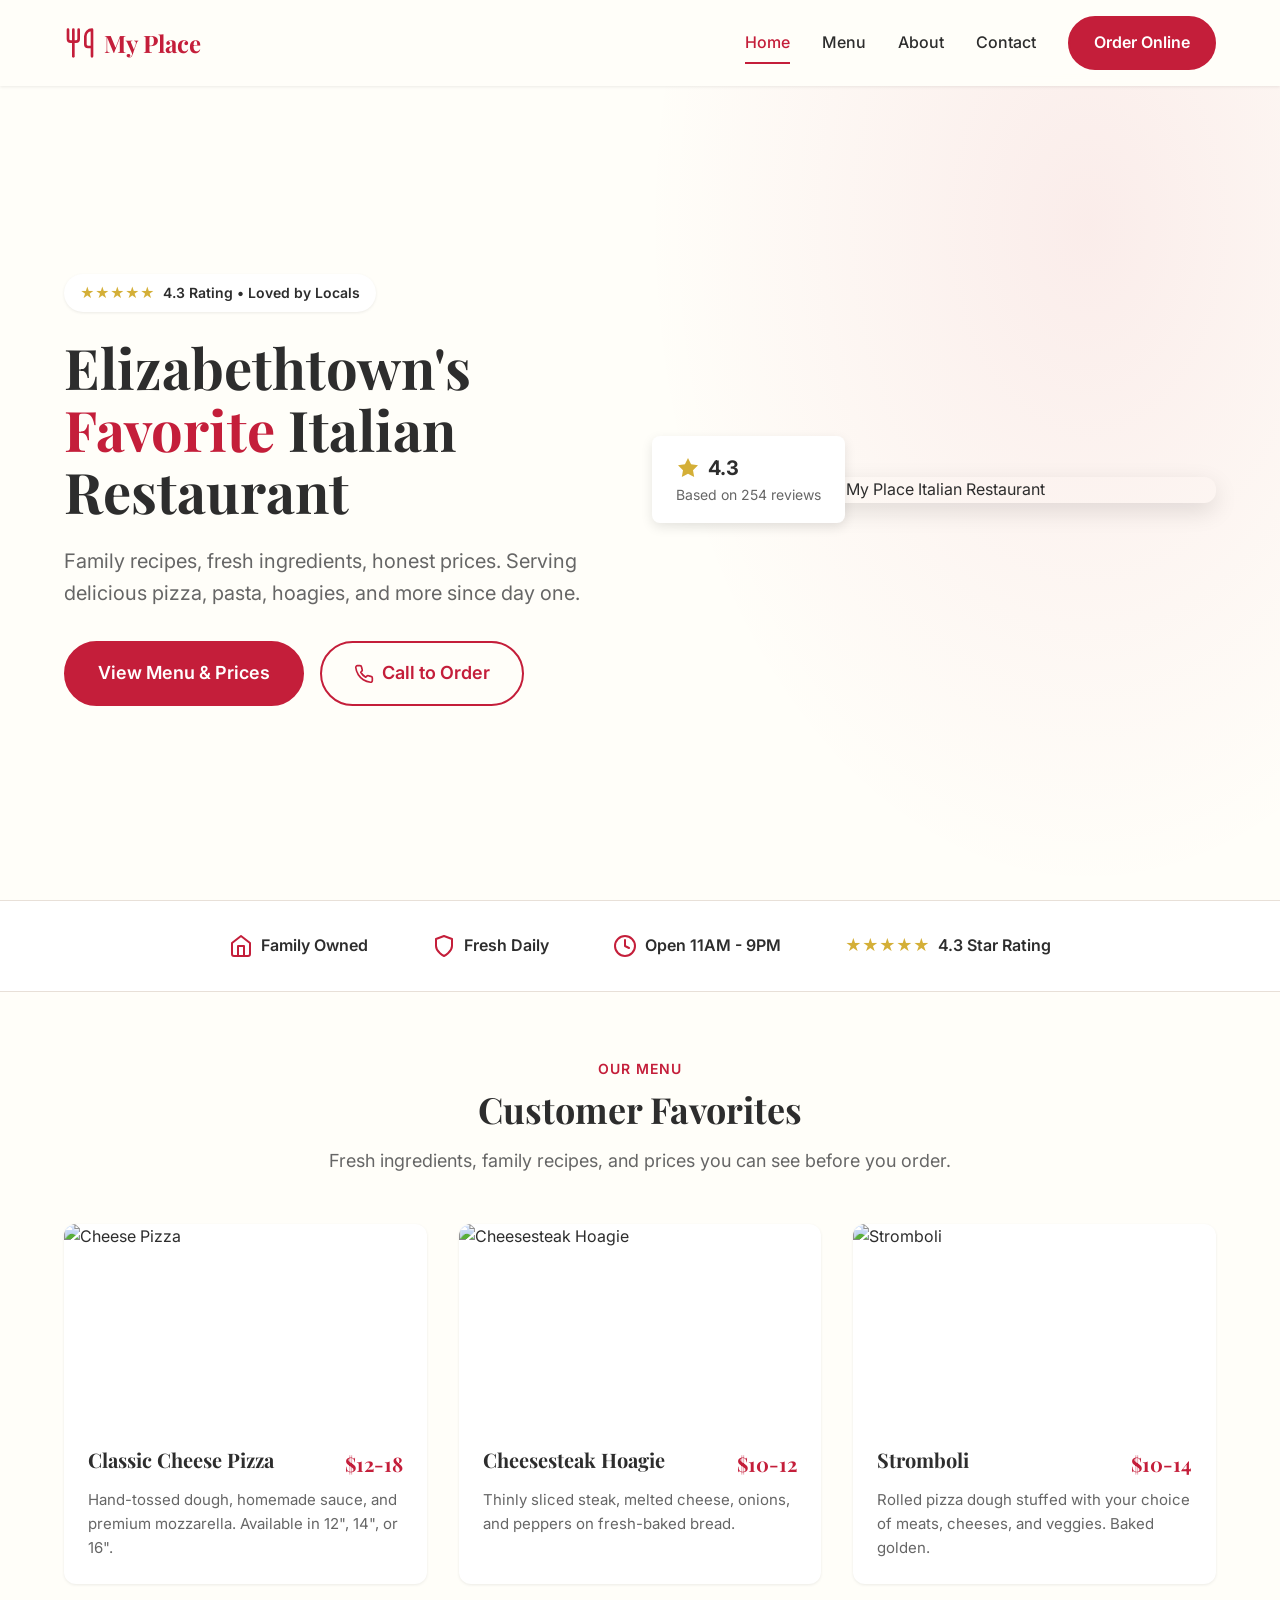
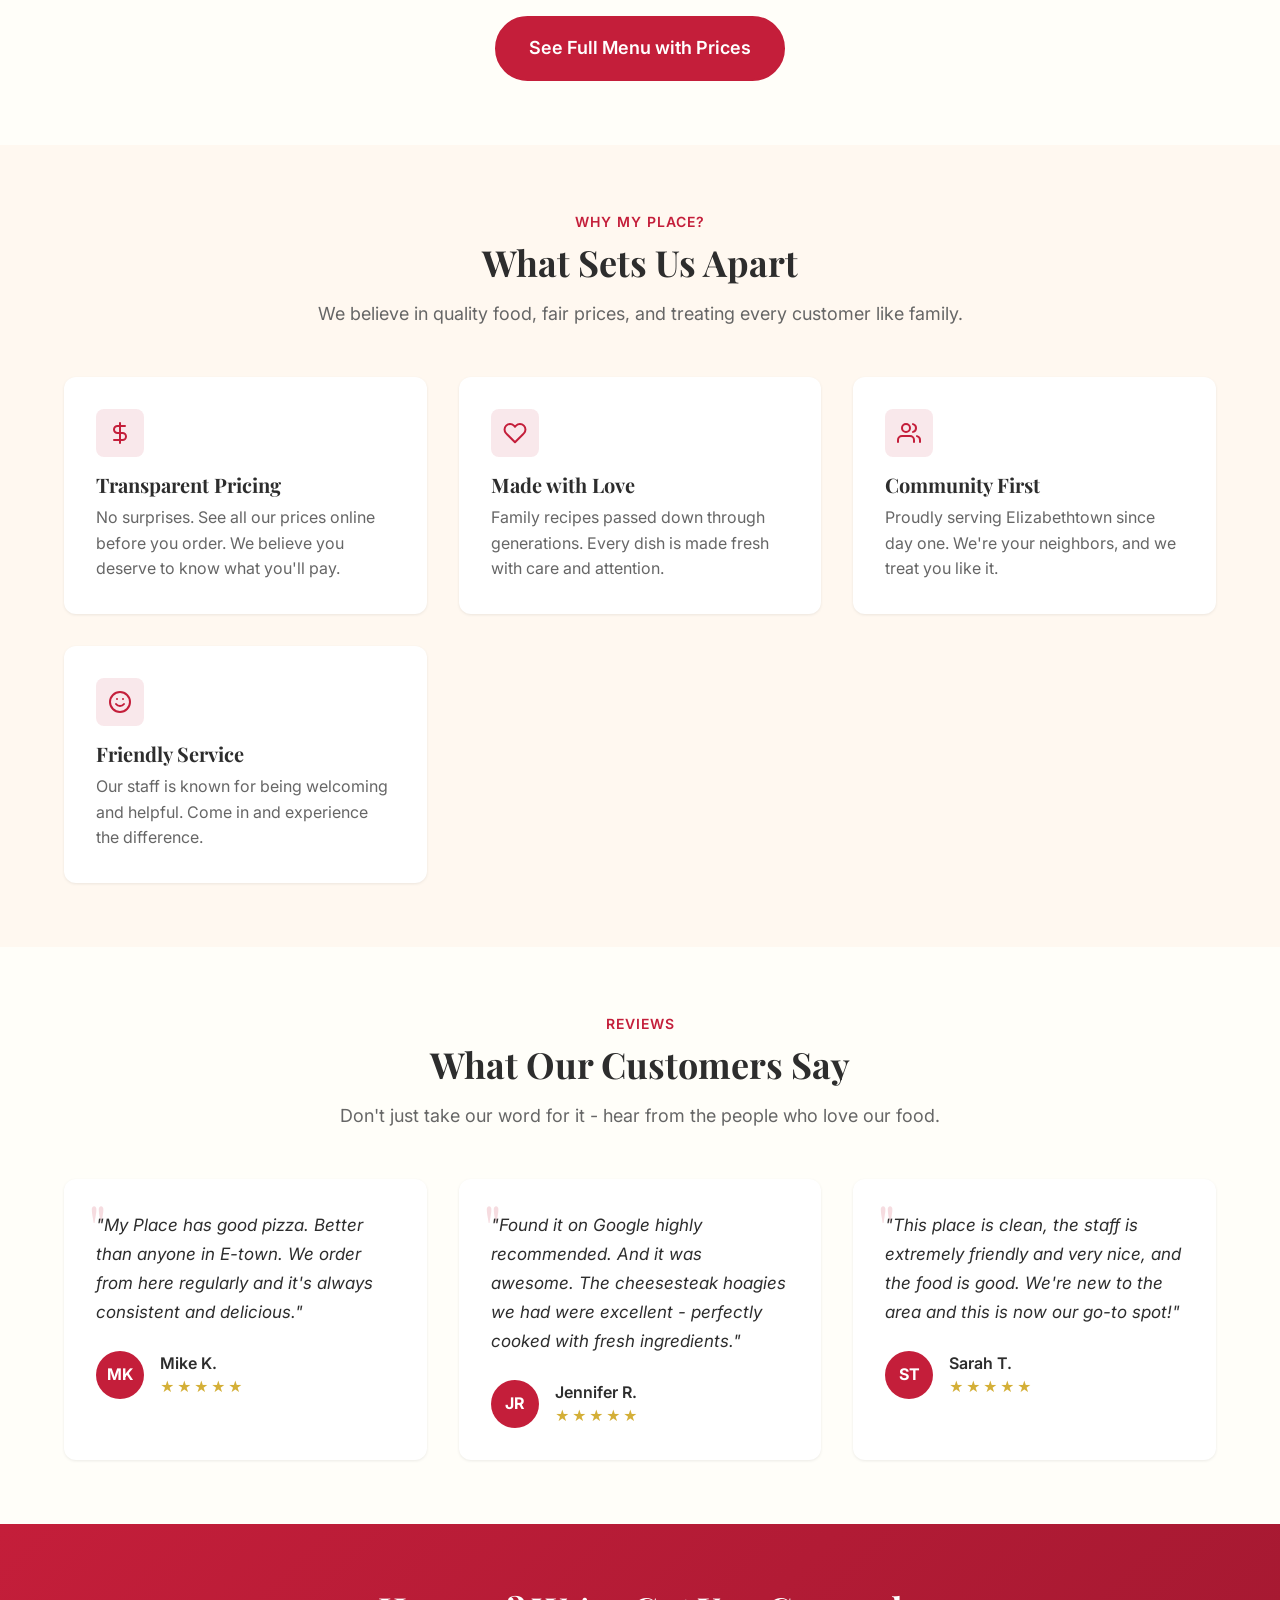
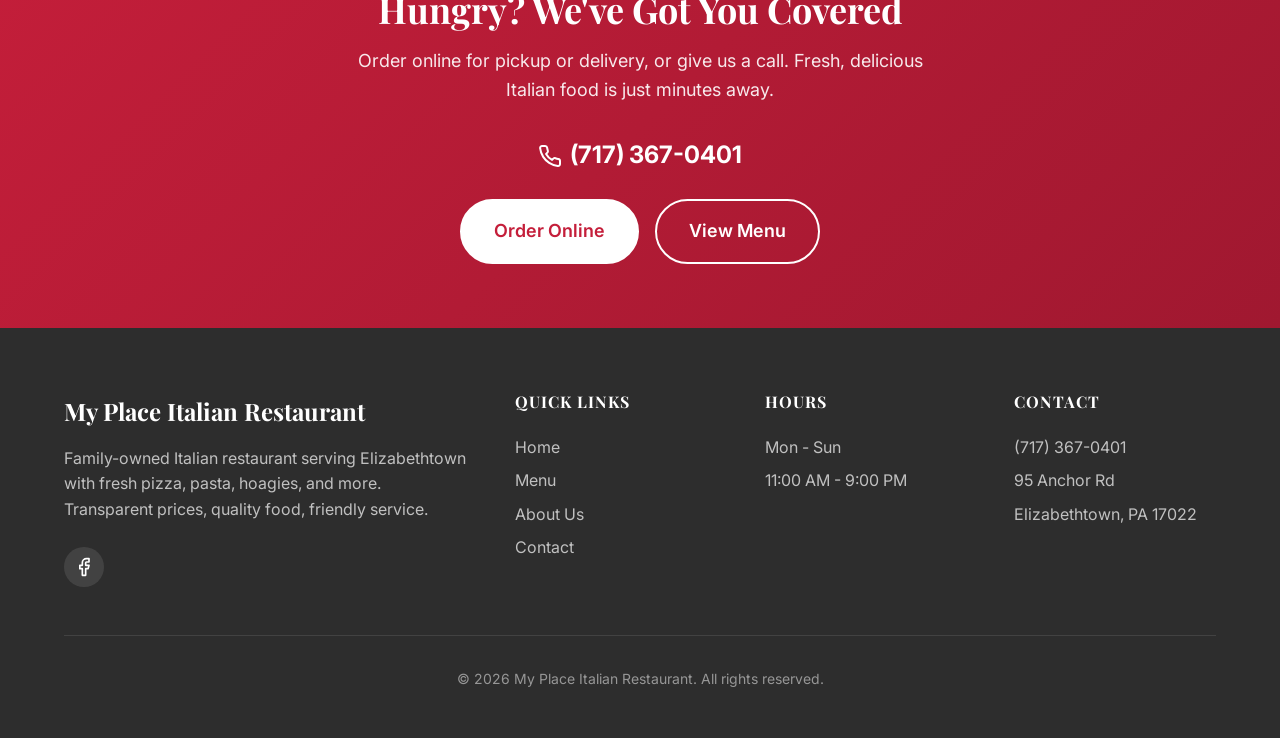
==== commit a8a1e1e8: "Update copyright year to 2026 and clean up temp files - Updated footer copyright from 2025 to 2026 a" ====
--- a/index.html
+++ b/index.html
@@ -345,7 +345,7 @@
       </div>
 
       <div class="footer-bottom">
-        <p>&copy; 2025 My Place Italian Restaurant. All rights reserved.</p>
+        <p>&copy; 2026 My Place Italian Restaurant. All rights reserved.</p>
       </div>
     </div>
   </footer>
